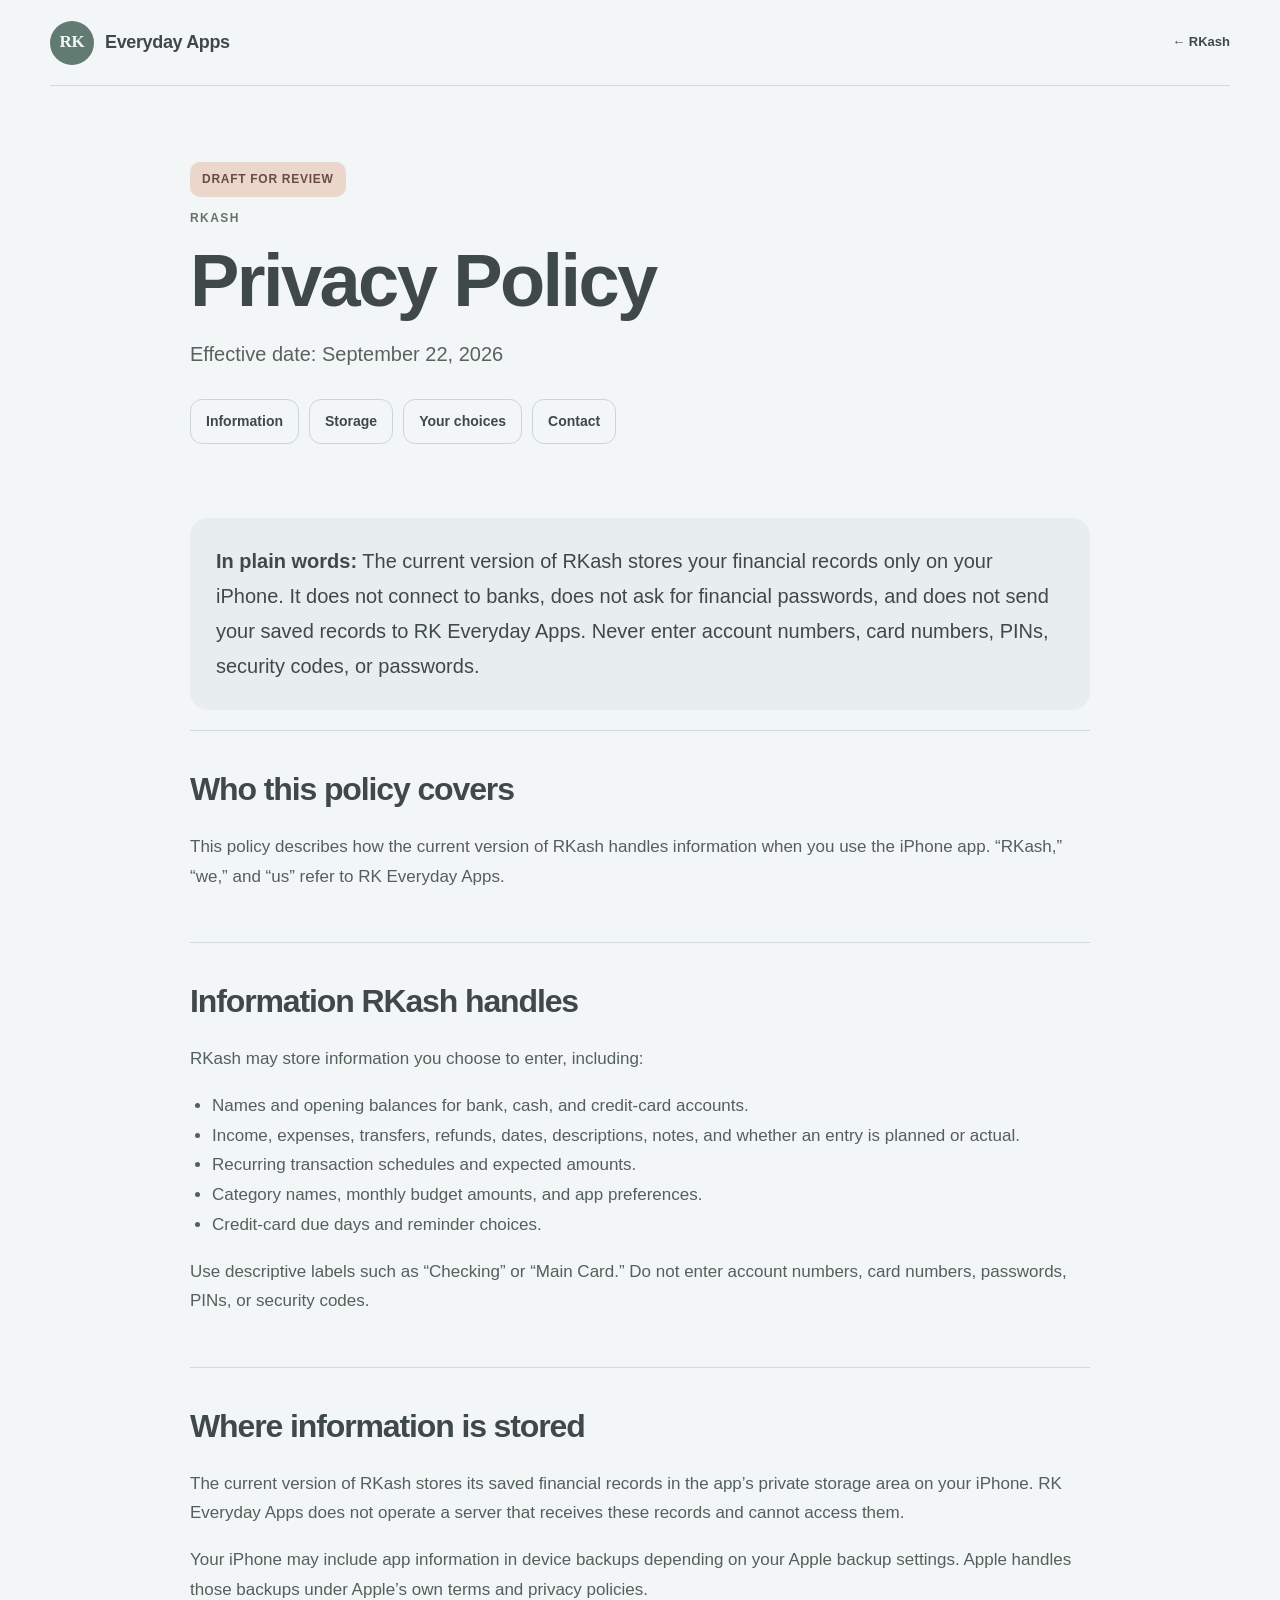
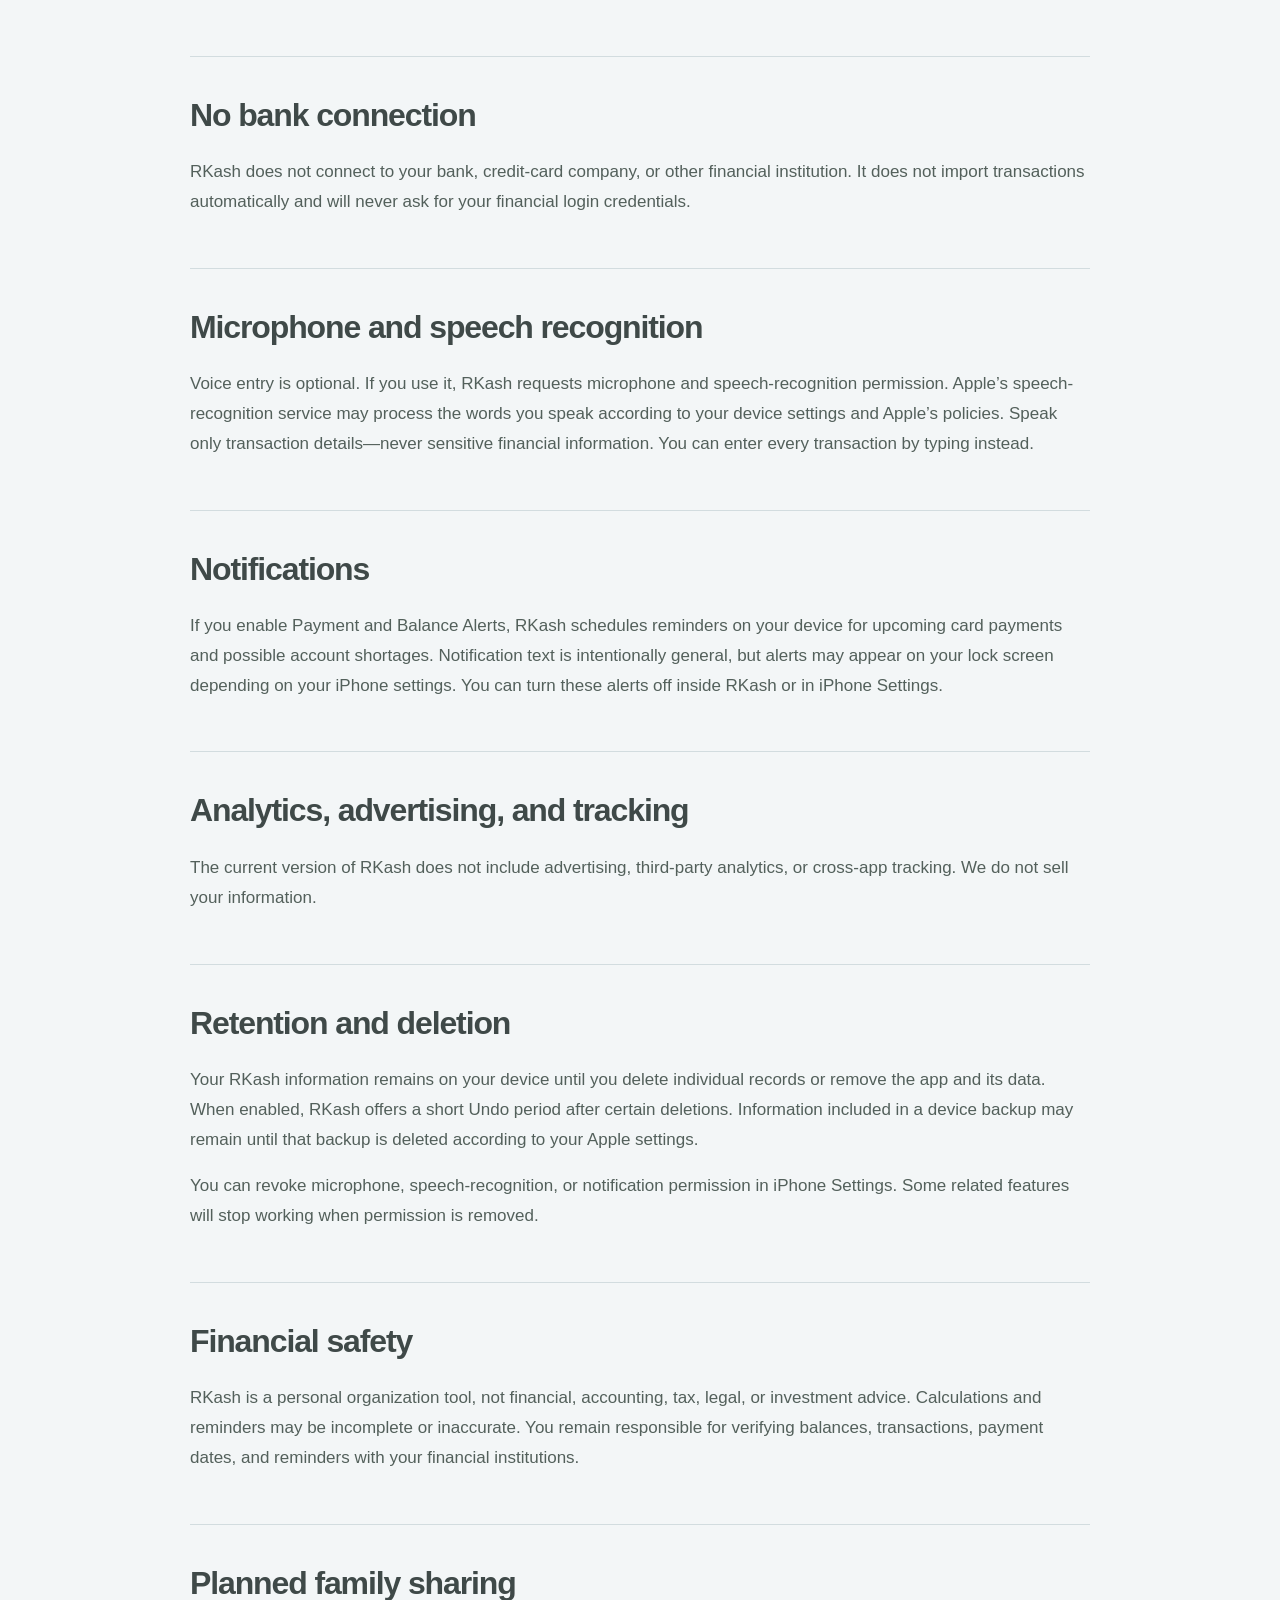
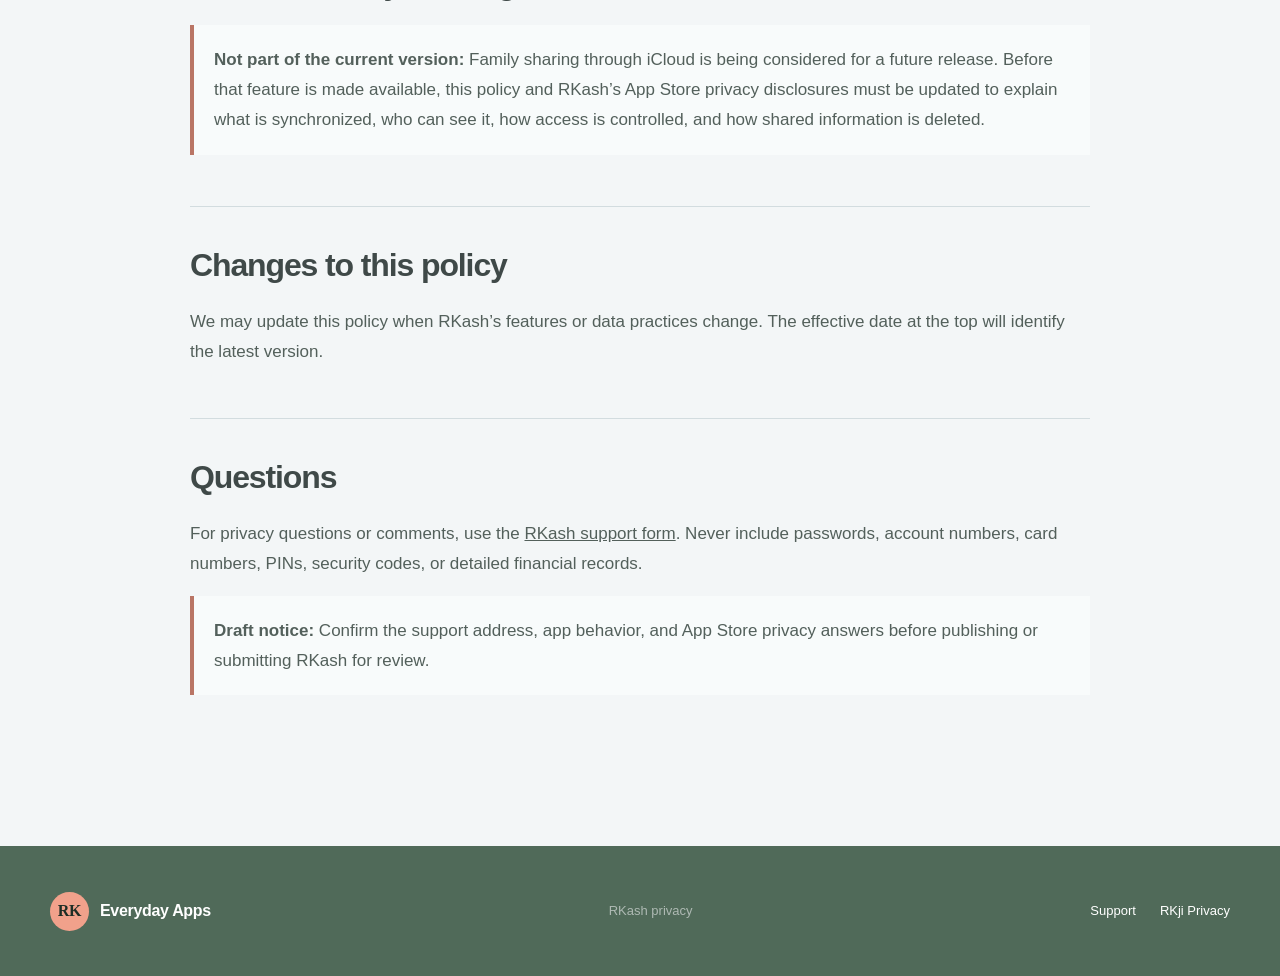
==== privacy-rkash.html @ 92ef59d5 "Refine support site and add privacy drafts" ====
<!doctype html><html lang="en"><head><meta charset="UTF-8"><meta name="viewport" content="width=device-width,initial-scale=1"><meta name="description" content="Privacy policy for RKash."><title>RKash Privacy Policy — RK Everyday Apps</title><link rel="stylesheet" href="app/globals.css"><link rel="stylesheet" href="support.css"><link rel="stylesheet" href="warm-theme.css"><link rel="stylesheet" href="privacy.css"></head><body><main>
<nav class="nav wrap"><a class="brand" href="index.html"><span>RK</span> Everyday Apps</a><a class="backLink" href="rkash.html">← RKash</a></nav>
<header class="privacyHero wrap"><span class="policyStatus">Draft for review</span><p class="kicker">RKash</p><h1>Privacy Policy</h1><p class="heroCopy">Effective date: September 22, 2026</p><div class="policyLinks"><a href="#information">Information</a><a href="#storage">Storage</a><a href="#choices">Your choices</a><a href="#contact">Contact</a></div></header>
<article class="privacyBody wrap"><p class="plainSummary"><strong>In plain words:</strong> The current version of RKash stores your financial records only on your iPhone. It does not connect to banks, does not ask for financial passwords, and does not send your saved records to RK Everyday Apps. Never enter account numbers, card numbers, PINs, security codes, or passwords.</p>
<section><h2>Who this policy covers</h2><p>This policy describes how the current version of RKash handles information when you use the iPhone app. “RKash,” “we,” and “us” refer to RK Everyday Apps.</p></section>
<section id="information"><h2>Information RKash handles</h2><p>RKash may store information you choose to enter, including:</p><ul><li>Names and opening balances for bank, cash, and credit-card accounts.</li><li>Income, expenses, transfers, refunds, dates, descriptions, notes, and whether an entry is planned or actual.</li><li>Recurring transaction schedules and expected amounts.</li><li>Category names, monthly budget amounts, and app preferences.</li><li>Credit-card due days and reminder choices.</li></ul><p>Use descriptive labels such as “Checking” or “Main Card.” Do not enter account numbers, card numbers, passwords, PINs, or security codes.</p></section>
<section id="storage"><h2>Where information is stored</h2><p>The current version of RKash stores its saved financial records in the app’s private storage area on your iPhone. RK Everyday Apps does not operate a server that receives these records and cannot access them.</p><p>Your iPhone may include app information in device backups depending on your Apple backup settings. Apple handles those backups under Apple’s own terms and privacy policies.</p></section>
<section><h2>No bank connection</h2><p>RKash does not connect to your bank, credit-card company, or other financial institution. It does not import transactions automatically and will never ask for your financial login credentials.</p></section>
<section><h2>Microphone and speech recognition</h2><p>Voice entry is optional. If you use it, RKash requests microphone and speech-recognition permission. Apple’s speech-recognition service may process the words you speak according to your device settings and Apple’s policies. Speak only transaction details—never sensitive financial information. You can enter every transaction by typing instead.</p></section>
<section><h2>Notifications</h2><p>If you enable Payment and Balance Alerts, RKash schedules reminders on your device for upcoming card payments and possible account shortages. Notification text is intentionally general, but alerts may appear on your lock screen depending on your iPhone settings. You can turn these alerts off inside RKash or in iPhone Settings.</p></section>
<section><h2>Analytics, advertising, and tracking</h2><p>The current version of RKash does not include advertising, third-party analytics, or cross-app tracking. We do not sell your information.</p></section>
<section id="choices"><h2>Retention and deletion</h2><p>Your RKash information remains on your device until you delete individual records or remove the app and its data. When enabled, RKash offers a short Undo period after certain deletions. Information included in a device backup may remain until that backup is deleted according to your Apple settings.</p><p>You can revoke microphone, speech-recognition, or notification permission in iPhone Settings. Some related features will stop working when permission is removed.</p></section>
<section><h2>Financial safety</h2><p>RKash is a personal organization tool, not financial, accounting, tax, legal, or investment advice. Calculations and reminders may be incomplete or inaccurate. You remain responsible for verifying balances, transactions, payment dates, and reminders with your financial institutions.</p></section>
<section><h2>Planned family sharing</h2><p class="policyNote"><strong>Not part of the current version:</strong> Family sharing through iCloud is being considered for a future release. Before that feature is made available, this policy and RKash’s App Store privacy disclosures must be updated to explain what is synchronized, who can see it, how access is controlled, and how shared information is deleted.</p></section>
<section><h2>Changes to this policy</h2><p>We may update this policy when RKash’s features or data practices change. The effective date at the top will identify the latest version.</p></section>
<section id="contact"><h2>Questions</h2><p>For privacy questions or comments, use the <a href="support.html?app=RKash"><u>RKash support form</u></a>. Never include passwords, account numbers, card numbers, PINs, security codes, or detailed financial records.</p><p class="policyNote"><strong>Draft notice:</strong> Confirm the support address, app behavior, and App Store privacy answers before publishing or submitting RKash for review.</p></section></article>
<footer><div class="wrap footerInner"><a class="brand" href="index.html"><span>RK</span> Everyday Apps</a><p>RKash privacy</p><div><a href="rkash.html">Support</a><a href="privacy-rkji.html">RKji Privacy</a></div></div></footer>
</main></body></html>
---- app/globals.css ----
:root{--ink:#202421;--cream:#f5f1e8;--paper:#fffdf8;--green:#244b3a;--coral:#ee7359}*{box-sizing:border-box}html{scroll-behavior:smooth}body{margin:0;background:var(--paper);color:var(--ink);font-family:Arial,Helvetica,sans-serif}a{color:inherit;text-decoration:none}.wrap{width:min(1180px,calc(100% - 48px));margin-inline:auto}.nav{height:92px;display:flex;align-items:center;justify-content:space-between;border-bottom:1px solid #d9d5cc}.brand{display:flex;align-items:center;gap:11px;font-size:15px;font-weight:700;letter-spacing:-.02em}.brand span{display:grid;place-items:center;width:39px;height:39px;border-radius:50%;color:var(--paper);background:var(--green);font-family:Georgia,serif}.navLinks{display:flex;align-items:center;gap:32px;font-size:14px;font-weight:600}.navCta{padding:12px 18px;border:1px solid var(--ink);border-radius:99px}.hero{min-height:650px;position:relative;display:flex;flex-direction:column;justify-content:center;padding-block:80px;overflow:hidden}.eyebrow,.kicker{text-transform:uppercase;font-size:12px;letter-spacing:.16em;font-weight:800}.spark{color:var(--coral);margin-right:6px}h1,h2,blockquote{font-family:Georgia,'Times New Roman',serif;font-weight:400;letter-spacing:-.055em}h1{margin:22px 0;font-size:clamp(64px,8.4vw,116px);line-height:.88;max-width:850px}h1 em,blockquote em{color:var(--coral);font-weight:400}.heroCopy{max-width:560px;font-size:19px;line-height:1.55;color:#5c615d}.heroActions{display:flex;gap:14px;margin-top:28px}.button{border-radius:99px;padding:15px 22px;font-size:14px;font-weight:700}.primary{color:white;background:var(--green)}.primary span{margin-left:18px}.ghost{border:1px solid #c9c6be}.orbit{position:absolute;width:360px;height:360px;right:-20px;top:145px;border:1px solid #d8d2c7;border-radius:50%}.centerOrb,.orb{position:absolute;display:grid;place-items:center;border-radius:22px;box-shadow:0 12px 35px #534c4122}.centerOrb{inset:50%;translate:-50% -50%;width:100px;height:100px;color:white;background:var(--green);border-radius:50%;font:34px Georgia,serif}.orb{width:62px;height:62px;font-size:24px;background:#fff}.orb1{top:-22px;left:145px;background:#f9b7a9}.orb2{right:-15px;top:160px;background:#b9ddca}.orb3{bottom:-15px;left:140px;background:#f3d97d}.orb4{left:-20px;top:150px;background:#b8cdee}.ticker{overflow:hidden;background:var(--green);color:white;padding:18px 0;white-space:nowrap;font-size:11px;letter-spacing:.2em;font-weight:800}.ticker div{text-align:center}.ticker b{color:#f2a28d;margin:0 28px}.apps{padding-block:120px}.sectionHead{display:flex;align-items:end;justify-content:space-between;gap:60px;margin-bottom:55px}.sectionHead h2,.newsletter h2{font-size:clamp(48px,6vw,76px);line-height:.97;margin:14px 0 0}.sectionHead>p{max-width:390px;color:#666b67;line-height:1.6}.appGrid{display:grid;grid-template-columns:repeat(3,1fr);gap:18px}.appCard{min-height:380px;padding:28px;border-radius:28px;display:flex;flex-direction:column;justify-content:space-between;transition:transform .25s}.appCard:hover{transform:translateY(-5px)}.coral{background:#f6c2b6}.mint{background:#c8e0d0}.sun{background:#f2df94}.blue{background:#c7d8ed}.lilac{background:#dcd0eb}.peach{background:#efd3b6}.cardTop{display:flex;justify-content:space-between;align-items:start}.appIcon{width:62px;height:62px;border-radius:18px;background:#fff9;display:grid;place-items:center;font-size:28px}.number{font:16px Georgia,serif}.tag{font-size:10px;text-transform:uppercase;letter-spacing:.14em;font-weight:800}.appCard h3{font:42px Georgia,serif;letter-spacing:-.04em;margin:10px 0 8px}.appCard p{line-height:1.5;margin:0;color:#444a46}.appCard button{border:0;border-top:1px solid #20242133;background:none;padding:18px 0 0;margin-top:24px;display:flex;justify-content:space-between;font-weight:700;cursor:pointer}.about{background:var(--cream);padding:120px 0}.aboutInner{display:grid;grid-template-columns:100px 1fr 340px;gap:50px;align-items:start}.quoteMark{font:100px Georgia,serif;color:var(--coral);line-height:.7}.about blockquote{font-size:clamp(42px,5vw,68px);line-height:1.02;margin:0}.aboutCopy{padding-top:10px;color:#5b605c;line-height:1.7}.newsletter{padding-block:110px;display:flex;align-items:end;justify-content:space-between;gap:50px}.newsletter>div>p:last-child{color:#686c69}.newsletter form{display:flex;border-bottom:1px solid var(--ink);min-width:420px;padding:10px 0}.newsletter input{flex:1;border:0;outline:0;background:transparent;font-size:17px}.newsletter button{border:0;background:none;font-weight:800;cursor:pointer}.success{padding:20px 28px;border-radius:14px;background:#c8e0d0;font-weight:700}footer{background:#1d2d25;color:white;padding:42px 0}.footerInner{display:flex;justify-content:space-between;align-items:center}.footerInner p{color:#aeb9b3;font-size:13px}.footerInner>div{display:flex;gap:24px;font-size:13px}.footerInner .brand span{background:#f1a18b;color:#1d2d25}.srOnly{position:absolute;width:1px;height:1px;padding:0;margin:-1px;overflow:hidden;clip:rect(0,0,0,0);white-space:nowrap;border:0}@media(max-width:900px){.orbit{opacity:.22;right:-140px}.appGrid{grid-template-columns:repeat(2,1fr)}.aboutInner{grid-template-columns:60px 1fr}.aboutCopy{grid-column:2}.sectionHead,.newsletter{align-items:start}.newsletter{flex-direction:column}.sectionHead>p{max-width:300px}}@media(max-width:640px){.wrap{width:min(100% - 30px,1180px)}.nav{height:74px}.navLinks a:not(.navCta){display:none}.navCta{padding:10px 14px}.hero{min-height:610px}.hero h1{font-size:57px}.heroCopy{font-size:17px}.orbit{width:250px;height:250px;top:230px;right:-150px}.sectionHead{display:block}.sectionHead>p{margin-top:25px}.appGrid{grid-template-columns:1fr}.apps{padding-block:80px}.about{padding:80px 0}.aboutInner{display:block}.quoteMark{height:55px}.aboutCopy{margin-top:35px}.newsletter form{min-width:0;width:100%}.footerInner{flex-direction:column;align-items:flex-start;gap:25px}}@media(prefers-reduced-motion:reduce){html{scroll-behavior:auto}.appCard{transition:none}}
---- support.css ----
.productGrid{grid-template-columns:repeat(2,1fr)}.productGrid .appCard{min-height:430px}.cardLink{border-top:1px solid #20242133;padding-top:18px;margin-top:24px;display:flex;justify-content:space-between;font-weight:700}.supportHero{padding:82px 0 70px}.supportHero h1{font-size:clamp(58px,8vw,102px)}.backLink{font-size:13px;font-weight:800}.appBadge{display:inline-flex;align-items:center;gap:12px;padding:9px 16px 9px 9px;border-radius:99px;background:#fff;border:1px solid #ddd8cf;font-size:13px;font-weight:700}.appBadge span{display:grid;place-items:center;width:34px;height:34px;border-radius:10px;background:var(--green);color:white}.supportIntro{max-width:690px}.supportNav{display:flex;gap:10px;flex-wrap:wrap;margin-top:30px}.supportNav a{border:1px solid #cbc7bd;padding:11px 16px;border-radius:99px;font-size:13px;font-weight:700}.helpSection{padding:90px 0;border-top:1px solid #ddd8cf}.helpSection h2{font-size:clamp(42px,5vw,66px);margin:10px 0 40px}.videoGrid{display:grid;grid-template-columns:repeat(3,1fr);gap:18px}.videoCard{display:block;border:1px solid #ddd8cf;border-radius:22px;overflow:hidden;background:white}.videoThumb{aspect-ratio:16/9;display:grid;place-items:center;background:#dde5de;font-size:28px}.videoThumb.coral{background:#f6c2b6}.videoThumb.mint{background:#c8e0d0}.videoThumb span{display:grid;place-items:center;width:62px;height:62px;border-radius:50%;background:var(--green);color:white}.videoText{padding:20px}.videoText h3{font:26px Georgia,serif;margin:0 0 8px}.videoText p{font-size:14px;line-height:1.5;color:#666b67;margin:0}.faqList{max-width:850px}.faqList details{border-top:1px solid #d8d4cb;padding:22px 0}.faqList details:last-child{border-bottom:1px solid #d8d4cb}.faqList summary{font-weight:800;cursor:pointer;list-style:none;display:flex;justify-content:space-between}.faqList summary:after{content:'+';font-size:20px}.faqList details[open] summary:after{content:'−'}.faqList details p{max-width:700px;color:#5f645f;line-height:1.65}.contactPanel{background:var(--green);color:white;border-radius:28px;padding:50px;display:flex;justify-content:space-between;align-items:center;gap:30px}.contactPanel h2{margin:0 0 10px;color:white}.contactPanel p{color:#c7d2cc}.contactPanel .button{background:#f1a18b;color:#1d2d25;white-space:nowrap}.supportFooter{margin-top:80px}.muted{color:#686c69;line-height:1.6}.comingSoon{font-size:11px;text-transform:uppercase;letter-spacing:.12em;font-weight:800;margin-top:10px;color:#526058}@media(max-width:760px){.productGrid,.videoGrid{grid-template-columns:1fr}.supportHero{padding-top:55px}.contactPanel{align-items:flex-start;flex-direction:column;padding:30px}}
---- warm-theme.css ----
:root{--ink:#3f4948;--cream:#e8eef0;--paper:#f3f6f7;--green:#617b72;--coral:#b97565;--sage-pale:#d9e3df;--blue-pale:#d8e5eb;--clay-pale:#ead6ca}
body{background:var(--paper);color:var(--ink);font-family:-apple-system,BlinkMacSystemFont,"Segoe UI",sans-serif;font-size:17px;line-height:1.55}
.nav{height:86px;border-color:#d2dcdf}.brand{font-size:16px}.brand span{background:var(--green);box-shadow:none}.navCta,.button,.supportNav a{border-radius:14px}
h1,h2,blockquote,.appCard h3,.videoText h3,.guideCard strong{font-family:ui-rounded,"SF Pro Rounded",-apple-system,BlinkMacSystemFont,"Segoe UI",sans-serif;font-weight:650;letter-spacing:-.035em}
h1{font-size:clamp(54px,7.4vw,94px);line-height:.98}h1 em,blockquote em{color:var(--coral);font-style:normal}.heroCopy{color:#59635d;font-size:20px;line-height:1.65}.eyebrow,.kicker{color:#657268;letter-spacing:.12em}
.primary,.centerOrb{background:var(--green)}.ghost{background:#f9fbfb;border-color:#cad5d8}.orbit{border-color:#c9d5d8}.orb,.centerOrb{box-shadow:0 8px 22px #4d5b5020}.orb1{background:var(--clay-pale)}.orb2{background:var(--sage-pale)}.orb3{background:#eee0ae}.orb4{background:var(--blue-pale)}.ticker{background:var(--green)}
.appCard,.videoCard,.guideCard,.contactPanel,.supportForm{border-radius:18px;box-shadow:0 5px 18px #53605510}.appCard:hover{transform:translateY(-2px)}.coral,.videoThumb.coral{background:var(--clay-pale)}.mint,.videoThumb.mint{background:var(--sage-pale)}.blue{background:var(--blue-pale)}.sun{background:#eee0ae}.lilac{background:#dfd8e6}.peach{background:#ebd8c5}.appIcon,.guideIcon{border-radius:14px}.appCard p,.videoText p,.muted{color:#58635d}
.about{background:var(--cream)}.quoteMark{color:var(--coral)}.newsletter h2,.sectionHead h2,.helpSection h2,.contactPanel h2{font-size:clamp(38px,4vw,54px);line-height:1.05;letter-spacing:-.035em}.helpSection{border-color:#d8d0c2}.guideBody{background:#f3ede2}.guideCard summary,.faqList summary{font-size:17px}.guideBody li,.faqList details p{font-size:17px;line-height:1.7}.speakButton{border-radius:14px;border-color:var(--green);color:var(--green)}
.contactPanel,footer{background:#506a59}.contactPanel .button{background:#e2b09f}.appBadge{background:#fffaf1;border-color:#d8d0c2}.appBadge span{background:var(--green)}.supportForm{background:var(--cream)}.supportForm input,.supportForm select,.supportForm textarea{font-size:17px;border-color:#c9c0b1}
.homeHero{min-height:560px;padding-block:54px}.homeHero h1{font-size:clamp(48px,5.7vw,72px)}.homeHero .heroCopy{max-width:590px}.homeHero .orbit{right:32px}.nav .brand{font-size:18px}.nav .brand span{width:44px;height:44px;font-size:17px}
.productGrid{grid-template-columns:repeat(3,minmax(0,1fr));gap:16px}.productGrid .appCard{min-height:190px;padding:22px;justify-content:flex-start;gap:22px}.compactAppTitle{display:grid;grid-template-columns:50px minmax(0,1fr) auto;align-items:center;gap:14px}.productGrid .appIcon{width:50px;height:50px;font-size:22px}.productGrid .appCard h3{font-size:30px;margin:0}.productGrid .number{align-self:start;font-size:14px}.productGrid .appCard>p{font-size:15px;line-height:1.5;margin:0}
@media(max-width:900px){.homeHero .orbit{display:none}.productGrid{grid-template-columns:repeat(2,minmax(0,1fr))}}
@media(max-width:640px){body{font-size:16px}h1{font-size:50px}.heroCopy{font-size:18px}.nav{height:76px}.homeHero{min-height:520px;padding-block:44px}.homeHero h1{font-size:44px}.newsletter h2,.sectionHead h2,.helpSection h2,.contactPanel h2{font-size:38px}.productGrid{grid-template-columns:1fr}.productGrid .appCard{min-height:165px;padding:18px;gap:16px}.productGrid .appCard h3{font-size:27px}.compactAppTitle{grid-template-columns:46px minmax(0,1fr) auto}.productGrid .appIcon{width:46px;height:46px}.nav .brand{font-size:16px}.nav .brand span{width:40px;height:40px}}
---- privacy.css ----
.privacyHero{padding:76px 0 54px;max-width:900px}.privacyHero h1{font-size:clamp(48px,6vw,74px);margin:18px 0}.policyStatus{display:inline-block;padding:8px 12px;border-radius:10px;background:#ead6ca;color:#684c43;font-size:12px;font-weight:800;letter-spacing:.06em;text-transform:uppercase}.privacyBody{max-width:900px;padding-bottom:100px}.privacyBody section{padding:34px 0;border-top:1px solid #d2dcdf}.privacyBody h2{font-size:32px;margin:0 0 16px}.privacyBody h3{font-size:20px;margin:24px 0 8px}.privacyBody p,.privacyBody li{color:#53605b;line-height:1.75}.privacyBody ul{padding-left:22px}.privacyBody .plainSummary{font-size:20px;color:var(--ink);background:var(--cream);padding:26px;border-radius:18px}.policyNote{padding:20px;border-left:4px solid var(--coral);background:#f8fbfb}.policyLinks{display:flex;flex-wrap:wrap;gap:10px;margin-top:28px}.policyLinks a{padding:11px 15px;border:1px solid #cad5d8;border-radius:12px;font-weight:700;font-size:14px}@media(max-width:640px){.privacyHero{padding-top:48px}.privacyHero h1{font-size:44px}.privacyBody h2{font-size:28px}.privacyBody .plainSummary{font-size:18px;padding:20px}}
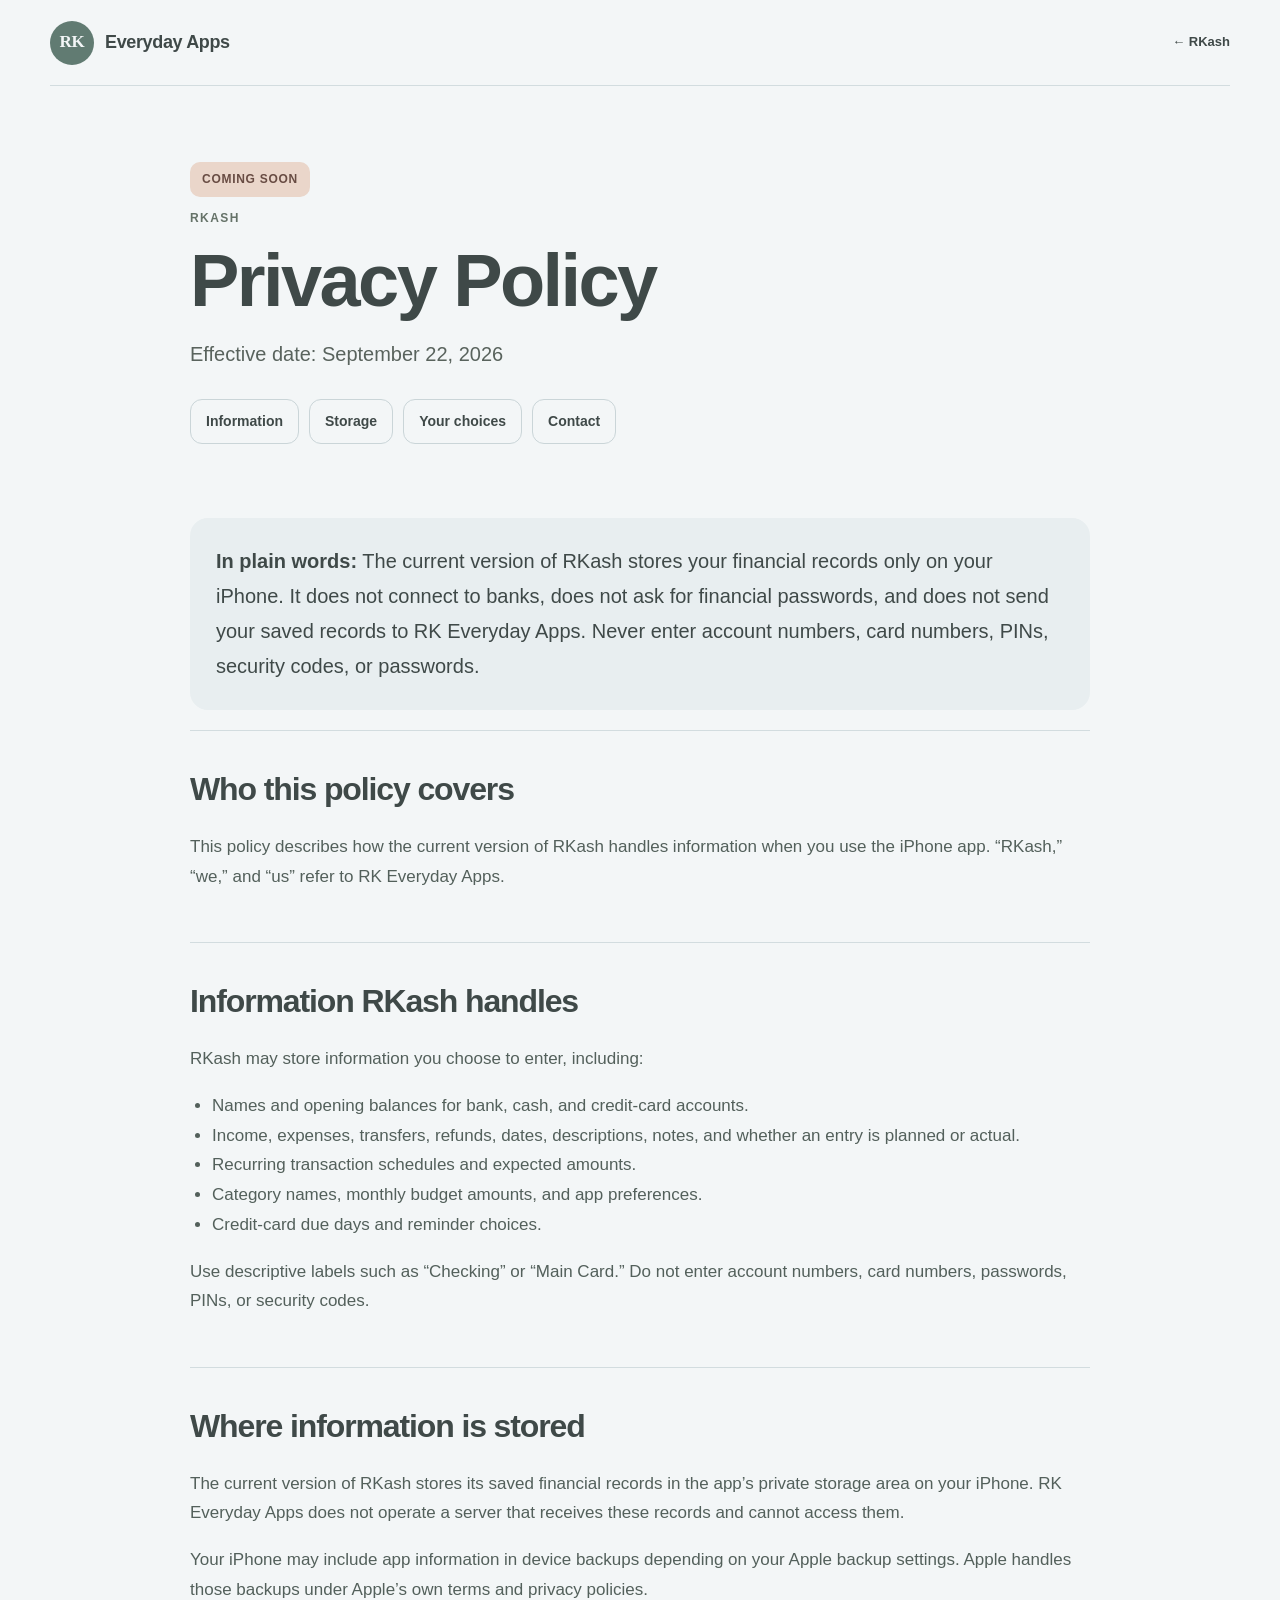
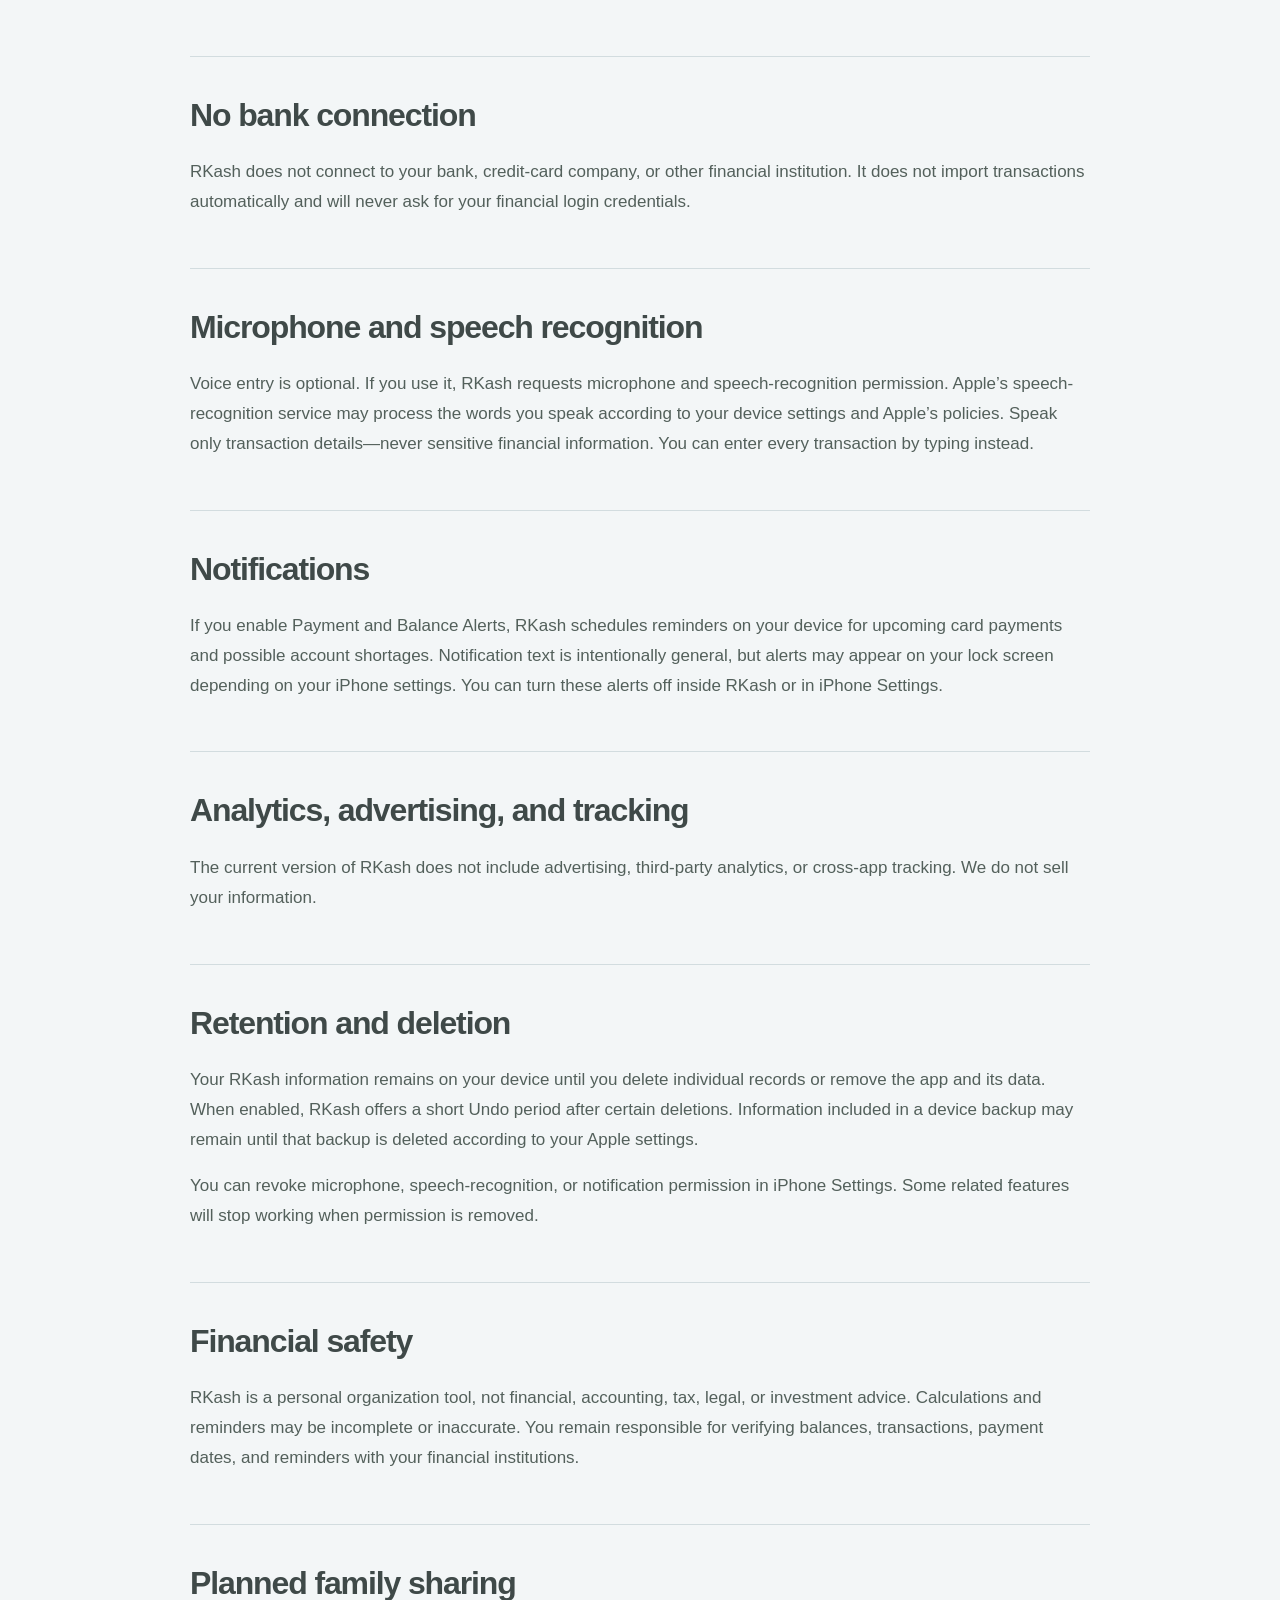
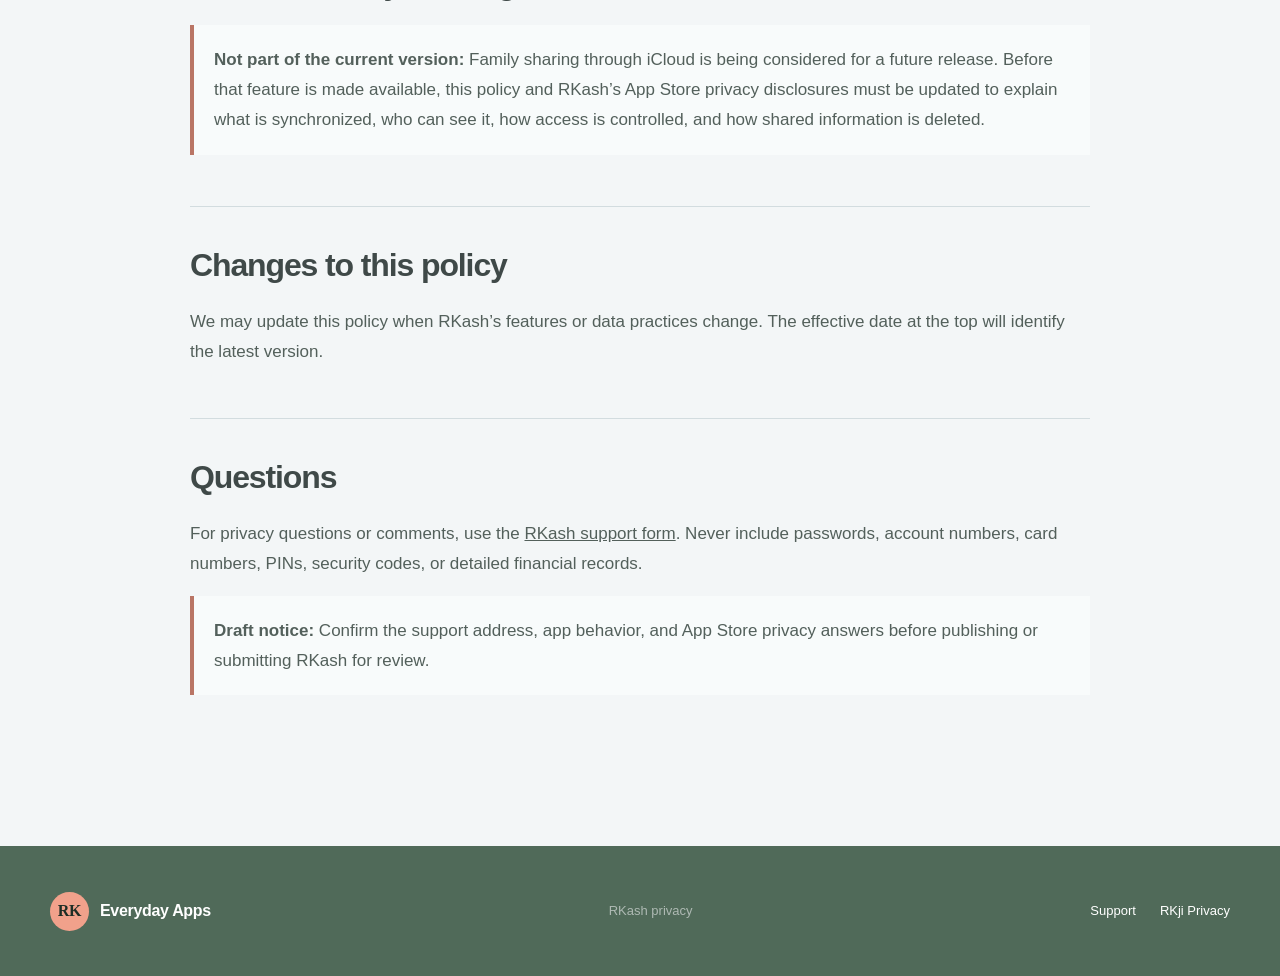
==== commit 9514b29f: "Draft fixed to Coming soon" ====
--- a/privacy-rkash.html
+++ b/privacy-rkash.html
@@ -1,6 +1,6 @@
 <!doctype html><html lang="en"><head><meta charset="UTF-8"><meta name="viewport" content="width=device-width,initial-scale=1"><meta name="description" content="Privacy policy for RKash."><title>RKash Privacy Policy — RK Everyday Apps</title><link rel="stylesheet" href="app/globals.css"><link rel="stylesheet" href="support.css"><link rel="stylesheet" href="warm-theme.css"><link rel="stylesheet" href="privacy.css"></head><body><main>
 <nav class="nav wrap"><a class="brand" href="index.html"><span>RK</span> Everyday Apps</a><a class="backLink" href="rkash.html">← RKash</a></nav>
-<header class="privacyHero wrap"><span class="policyStatus">Draft for review</span><p class="kicker">RKash</p><h1>Privacy Policy</h1><p class="heroCopy">Effective date: September 22, 2026</p><div class="policyLinks"><a href="#information">Information</a><a href="#storage">Storage</a><a href="#choices">Your choices</a><a href="#contact">Contact</a></div></header>
+<header class="privacyHero wrap"><span class="policyStatus">Coming soon</span><p class="kicker">RKash</p><h1>Privacy Policy</h1><p class="heroCopy">Effective date: September 22, 2026</p><div class="policyLinks"><a href="#information">Information</a><a href="#storage">Storage</a><a href="#choices">Your choices</a><a href="#contact">Contact</a></div></header>
 <article class="privacyBody wrap"><p class="plainSummary"><strong>In plain words:</strong> The current version of RKash stores your financial records only on your iPhone. It does not connect to banks, does not ask for financial passwords, and does not send your saved records to RK Everyday Apps. Never enter account numbers, card numbers, PINs, security codes, or passwords.</p>
 <section><h2>Who this policy covers</h2><p>This policy describes how the current version of RKash handles information when you use the iPhone app. “RKash,” “we,” and “us” refer to RK Everyday Apps.</p></section>
 <section id="information"><h2>Information RKash handles</h2><p>RKash may store information you choose to enter, including:</p><ul><li>Names and opening balances for bank, cash, and credit-card accounts.</li><li>Income, expenses, transfers, refunds, dates, descriptions, notes, and whether an entry is planned or actual.</li><li>Recurring transaction schedules and expected amounts.</li><li>Category names, monthly budget amounts, and app preferences.</li><li>Credit-card due days and reminder choices.</li></ul><p>Use descriptive labels such as “Checking” or “Main Card.” Do not enter account numbers, card numbers, passwords, PINs, or security codes.</p></section>
